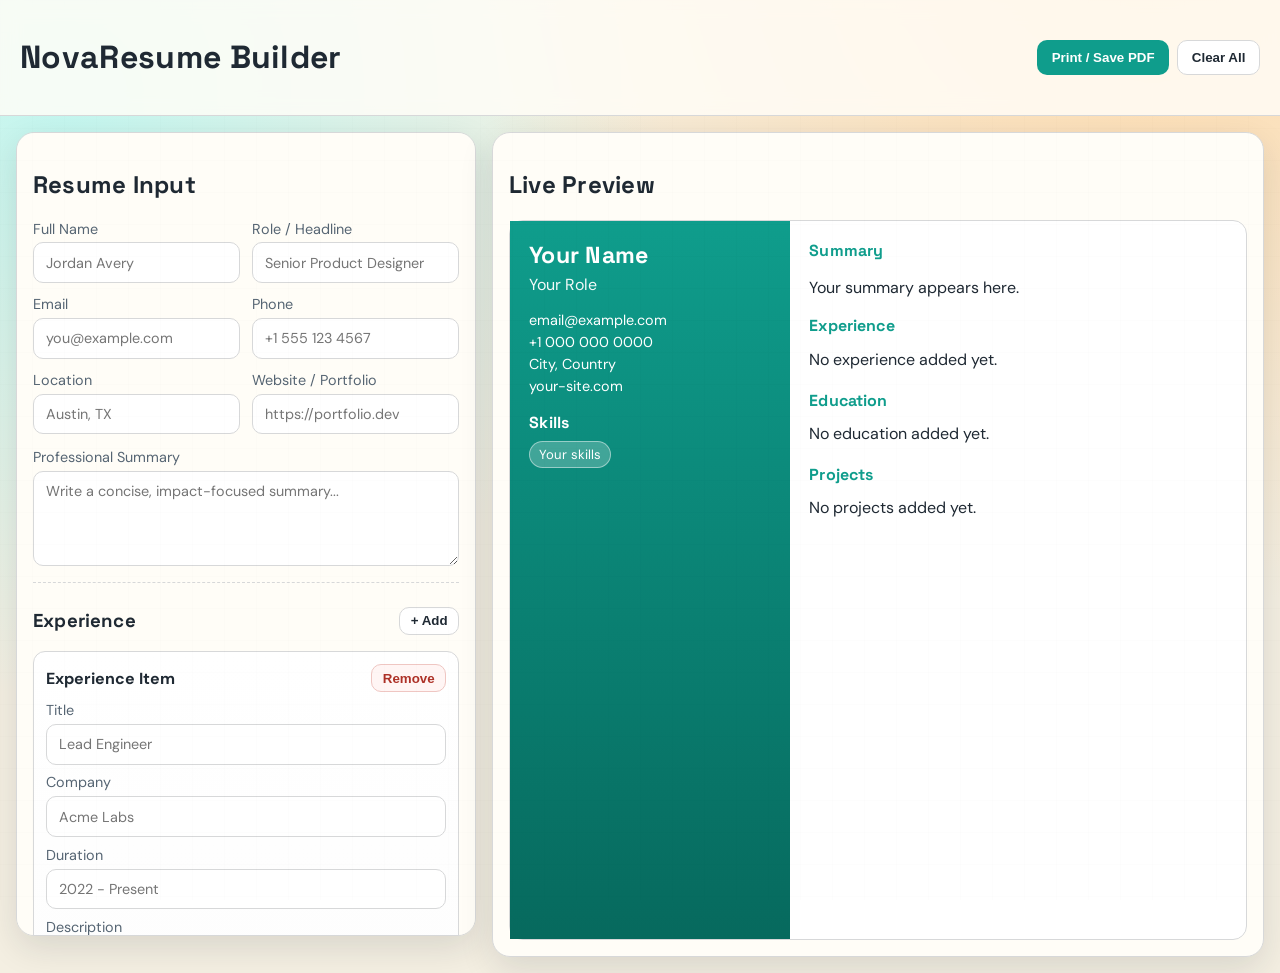
==== index.html @ 1947955d "Add NovaResume Builder app Introduce a complete client-side resume builder: adds index.html, script." ====
<!DOCTYPE html>
<html lang="en">
  <head>
    <meta charset="UTF-8" />
    <meta name="viewport" content="width=device-width, initial-scale=1.0" />
    <title>NovaResume Builder</title>
    <link rel="preconnect" href="https://fonts.googleapis.com" />
    <link rel="preconnect" href="https://fonts.gstatic.com" crossorigin />
    <link
      href="https://fonts.googleapis.com/css2?family=Space+Grotesk:wght@400;500;700&family=DM+Sans:wght@400;500;700&display=swap"
      rel="stylesheet"
    />
    <link rel="stylesheet" href="styles.css" />
  </head>
  <body>
    <div class="bg-grid" aria-hidden="true"></div>
    <header class="topbar">
      <h1>NovaResume Builder</h1>
      <div class="topbar-actions">
        <button id="downloadBtn" class="btn btn-primary">Print / Save PDF</button>
        <button id="clearBtn" class="btn btn-ghost">Clear All</button>
      </div>
    </header>

    <main class="layout">
      <section class="panel form-panel">
        <h2>Resume Input</h2>

        <div class="field-grid">
          <label>
            Full Name
            <input id="name" type="text" placeholder="Jordan Avery" />
          </label>
          <label>
            Role / Headline
            <input id="headline" type="text" placeholder="Senior Product Designer" />
          </label>
          <label>
            Email
            <input id="email" type="email" placeholder="you@example.com" />
          </label>
          <label>
            Phone
            <input id="phone" type="text" placeholder="+1 555 123 4567" />
          </label>
          <label>
            Location
            <input id="location" type="text" placeholder="Austin, TX" />
          </label>
          <label>
            Website / Portfolio
            <input id="website" type="text" placeholder="https://portfolio.dev" />
          </label>
        </div>

        <label class="full-width">
          Professional Summary
          <textarea id="summary" rows="4" placeholder="Write a concise, impact-focused summary..."></textarea>
        </label>

        <div class="builder-section">
          <div class="section-header">
            <h3>Experience</h3>
            <button id="addExperience" class="btn btn-small">+ Add</button>
          </div>
          <div id="experienceList" class="dynamic-list"></div>
        </div>

        <div class="builder-section">
          <div class="section-header">
            <h3>Education</h3>
            <button id="addEducation" class="btn btn-small">+ Add</button>
          </div>
          <div id="educationList" class="dynamic-list"></div>
        </div>

        <div class="builder-section">
          <div class="section-header">
            <h3>Projects</h3>
            <button id="addProject" class="btn btn-small">+ Add</button>
          </div>
          <div id="projectList" class="dynamic-list"></div>
        </div>

        <label class="full-width">
          Skills (comma-separated)
          <input id="skills" type="text" placeholder="TypeScript, UX Research, Node.js, Leadership" />
        </label>

        <div class="builder-section">
          <h3>Theme Settings</h3>
          <div class="field-grid">
            <label>
              Accent Color
              <input id="accent" type="color" value="#0f9d8c" />
            </label>
            <label>
              Layout Style
              <select id="layoutMode">
                <option value="split">Split Sidebar</option>
                <option value="single">Single Column</option>
              </select>
            </label>
          </div>
        </div>
      </section>

      <section class="panel preview-panel">
        <h2>Live Preview</h2>
        <article id="resume" class="resume split" aria-live="polite">
          <aside class="resume-sidebar">
            <div class="identity-block">
              <h3 id="pName">Your Name</h3>
              <p id="pHeadline">Your Role</p>
            </div>
            <div class="meta-block">
              <p id="pEmail">email@example.com</p>
              <p id="pPhone">+1 000 000 0000</p>
              <p id="pLocation">City, Country</p>
              <p id="pWebsite">your-site.com</p>
            </div>
            <section>
              <h4>Skills</h4>
              <ul id="pSkills" class="chip-list"></ul>
            </section>
          </aside>

          <div class="resume-main">
            <section>
              <h4>Summary</h4>
              <p id="pSummary">Your summary appears here.</p>
            </section>
            <section>
              <h4>Experience</h4>
              <div id="pExperience" class="entry-list"></div>
            </section>
            <section>
              <h4>Education</h4>
              <div id="pEducation" class="entry-list"></div>
            </section>
            <section>
              <h4>Projects</h4>
              <div id="pProjects" class="entry-list"></div>
            </section>
          </div>
        </article>
      </section>
    </main>

    <template id="experienceTemplate">
      <div class="card-item">
        <div class="card-head">
          <strong>Experience Item</strong>
          <button class="btn btn-danger remove">Remove</button>
        </div>
        <label>Title <input class="title" type="text" placeholder="Lead Engineer" /></label>
        <label>Company <input class="org" type="text" placeholder="Acme Labs" /></label>
        <label>Duration <input class="duration" type="text" placeholder="2022 - Present" /></label>
        <label>Description <textarea class="desc" rows="3" placeholder="Delivered outcomes, led initiatives..."></textarea></label>
      </div>
    </template>

    <template id="educationTemplate">
      <div class="card-item">
        <div class="card-head">
          <strong>Education Item</strong>
          <button class="btn btn-danger remove">Remove</button>
        </div>
        <label>Degree <input class="title" type="text" placeholder="B.S. Computer Science" /></label>
        <label>School <input class="org" type="text" placeholder="State University" /></label>
        <label>Duration <input class="duration" type="text" placeholder="2017 - 2021" /></label>
        <label>Notes <textarea class="desc" rows="3" placeholder="Honors, GPA, coursework..."></textarea></label>
      </div>
    </template>

    <template id="projectTemplate">
      <div class="card-item">
        <div class="card-head">
          <strong>Project Item</strong>
          <button class="btn btn-danger remove">Remove</button>
        </div>
        <label>Project Name <input class="title" type="text" placeholder="Revenue Forecasting Tool" /></label>
        <label>Stack / Link <input class="org" type="text" placeholder="React, Python, SQL | github.com/..." /></label>
        <label>Timeline <input class="duration" type="text" placeholder="Q1 2026" /></label>
        <label>Impact <textarea class="desc" rows="3" placeholder="Reduced planning cycle by 25%..."></textarea></label>
      </div>
    </template>

    <script src="script.js"></script>
  </body>
</html>
---- styles.css ----
:root {
  --bg: #f4efe2;
  --paper: #fffdf7;
  --ink: #1f2933;
  --muted: #566573;
  --accent: #0f9d8c;
  --accent-soft: color-mix(in oklab, var(--accent) 20%, white);
  --line: #d7d8d9;
  --shadow: 0 12px 34px rgba(24, 33, 39, 0.12);
}

* {
  box-sizing: border-box;
}

body {
  margin: 0;
  font-family: "DM Sans", sans-serif;
  color: var(--ink);
  background:
    radial-gradient(circle at 90% -10%, #ffd9a8 0%, transparent 45%),
    radial-gradient(circle at 5% 10%, #c3f6ef 0%, transparent 40%),
    var(--bg);
  min-height: 100vh;
}

.bg-grid {
  position: fixed;
  inset: 0;
  pointer-events: none;
  opacity: 0.16;
  background-image:
    linear-gradient(to right, rgba(31, 41, 51, 0.05) 1px, transparent 1px),
    linear-gradient(to bottom, rgba(31, 41, 51, 0.05) 1px, transparent 1px);
  background-size: 32px 32px;
}

.topbar {
  position: sticky;
  top: 0;
  z-index: 10;
  display: flex;
  justify-content: space-between;
  align-items: center;
  padding: 1rem 1.25rem;
  backdrop-filter: blur(10px);
  background: color-mix(in oklab, var(--paper) 84%, transparent);
  border-bottom: 1px solid var(--line);
}

.topbar h1,
h2,
h3,
h4 {
  font-family: "Space Grotesk", sans-serif;
  letter-spacing: 0.01em;
}

.topbar-actions {
  display: flex;
  gap: 0.5rem;
}

.layout {
  display: grid;
  grid-template-columns: minmax(280px, 460px) minmax(300px, 1fr);
  gap: 1rem;
  padding: 1rem;
}

.panel {
  background: color-mix(in oklab, var(--paper) 95%, white);
  border: 1px solid var(--line);
  border-radius: 18px;
  box-shadow: var(--shadow);
  padding: 1rem;
}

.form-panel {
  max-height: calc(100vh - 6rem);
  overflow: auto;
}

.field-grid {
  display: grid;
  grid-template-columns: 1fr 1fr;
  gap: 0.75rem;
}

label {
  display: flex;
  flex-direction: column;
  gap: 0.3rem;
  font-size: 0.9rem;
  color: var(--muted);
}

input,
textarea,
select {
  border: 1px solid var(--line);
  border-radius: 10px;
  padding: 0.65rem 0.75rem;
  font: inherit;
  color: var(--ink);
  background: #fff;
}

input:focus,
textarea:focus,
select:focus {
  border-color: var(--accent);
  outline: 2px solid color-mix(in oklab, var(--accent) 28%, white);
}

.full-width {
  margin-top: 0.85rem;
}

.builder-section {
  margin-top: 1rem;
  padding-top: 0.5rem;
  border-top: 1px dashed var(--line);
}

.section-header {
  display: flex;
  justify-content: space-between;
  align-items: center;
}

.dynamic-list {
  display: grid;
  gap: 0.7rem;
}

.card-item {
  border: 1px solid var(--line);
  border-radius: 12px;
  padding: 0.75rem;
  background: linear-gradient(180deg, #fff, #fdfdfd);
  display: grid;
  gap: 0.55rem;
  animation: rise 260ms ease;
}

@keyframes rise {
  from {
    opacity: 0;
    transform: translateY(10px);
  }
  to {
    opacity: 1;
    transform: translateY(0);
  }
}

.card-head {
  display: flex;
  justify-content: space-between;
  align-items: center;
}

.btn {
  border: 1px solid transparent;
  background: #fff;
  color: var(--ink);
  border-radius: 10px;
  padding: 0.58rem 0.85rem;
  cursor: pointer;
  font-weight: 600;
}

.btn-primary {
  background: var(--accent);
  color: #fff;
}

.btn-ghost {
  border-color: var(--line);
}

.btn-small {
  padding: 0.35rem 0.65rem;
  border-color: var(--line);
}

.btn-danger {
  background: #fff5f4;
  color: #ad3127;
  border-color: #efc6c2;
  padding: 0.35rem 0.65rem;
}

.preview-panel {
  overflow: auto;
}

.resume {
  margin-top: 0.6rem;
  border: 1px solid var(--line);
  border-radius: 14px;
  background: #fff;
  min-height: 720px;
  animation: breathe 420ms ease;
}

@keyframes breathe {
  from {
    opacity: 0.5;
    transform: scale(0.995);
  }
  to {
    opacity: 1;
    transform: scale(1);
  }
}

.resume.split {
  display: grid;
  grid-template-columns: 280px 1fr;
}

.resume.single {
  display: block;
}

.resume-sidebar {
  background: linear-gradient(180deg, var(--accent), color-mix(in oklab, var(--accent) 75%, black));
  color: #fff;
  padding: 1.2rem;
}

.resume.single .resume-sidebar {
  border-radius: 14px 14px 0 0;
}

.identity-block h3 {
  margin: 0;
  font-size: 1.45rem;
}

.identity-block p {
  margin-top: 0.25rem;
  opacity: 0.95;
}

.meta-block {
  margin-top: 0.95rem;
  font-size: 0.9rem;
}

.meta-block p {
  margin: 0.25rem 0;
  word-break: break-word;
}

.resume-sidebar h4 {
  margin: 1.1rem 0 0.5rem;
}

.chip-list {
  list-style: none;
  padding: 0;
  margin: 0;
  display: flex;
  flex-wrap: wrap;
  gap: 0.4rem;
}

.chip-list li {
  background: color-mix(in oklab, #ffffff 22%, transparent);
  border: 1px solid color-mix(in oklab, #ffffff 45%, transparent);
  border-radius: 999px;
  padding: 0.22rem 0.55rem;
  font-size: 0.82rem;
}

.resume-main {
  padding: 1.2rem;
}

.resume-main h4 {
  margin: 0 0 0.55rem;
  color: var(--accent);
}

.resume-main section {
  margin-bottom: 1.1rem;
}

.entry-list {
  display: grid;
  gap: 0.75rem;
}

.entry {
  border-left: 3px solid var(--accent);
  padding-left: 0.7rem;
}

.entry-top {
  display: flex;
  justify-content: space-between;
  gap: 0.5rem;
  flex-wrap: wrap;
}

.entry-title {
  margin: 0;
  font-weight: 700;
}

.entry-org {
  margin: 0.1rem 0;
  color: var(--muted);
}

.entry-desc {
  margin: 0.25rem 0 0;
  line-height: 1.42;
}

@media (max-width: 980px) {
  .layout {
    grid-template-columns: 1fr;
  }

  .form-panel {
    max-height: none;
  }

  .resume.split {
    grid-template-columns: 1fr;
  }

  .resume-sidebar {
    border-radius: 14px 14px 0 0;
  }

  .field-grid {
    grid-template-columns: 1fr;
  }
}

@media print {
  body,
  .panel,
  .resume {
    background: white !important;
    box-shadow: none !important;
  }

  .topbar,
  .form-panel,
  .bg-grid,
  .preview-panel > h2 {
    display: none !important;
  }

  .layout {
    display: block;
    padding: 0;
  }

  .preview-panel {
    border: none;
    padding: 0;
  }

  .resume {
    border: none;
    border-radius: 0;
    min-height: auto;
  }
}
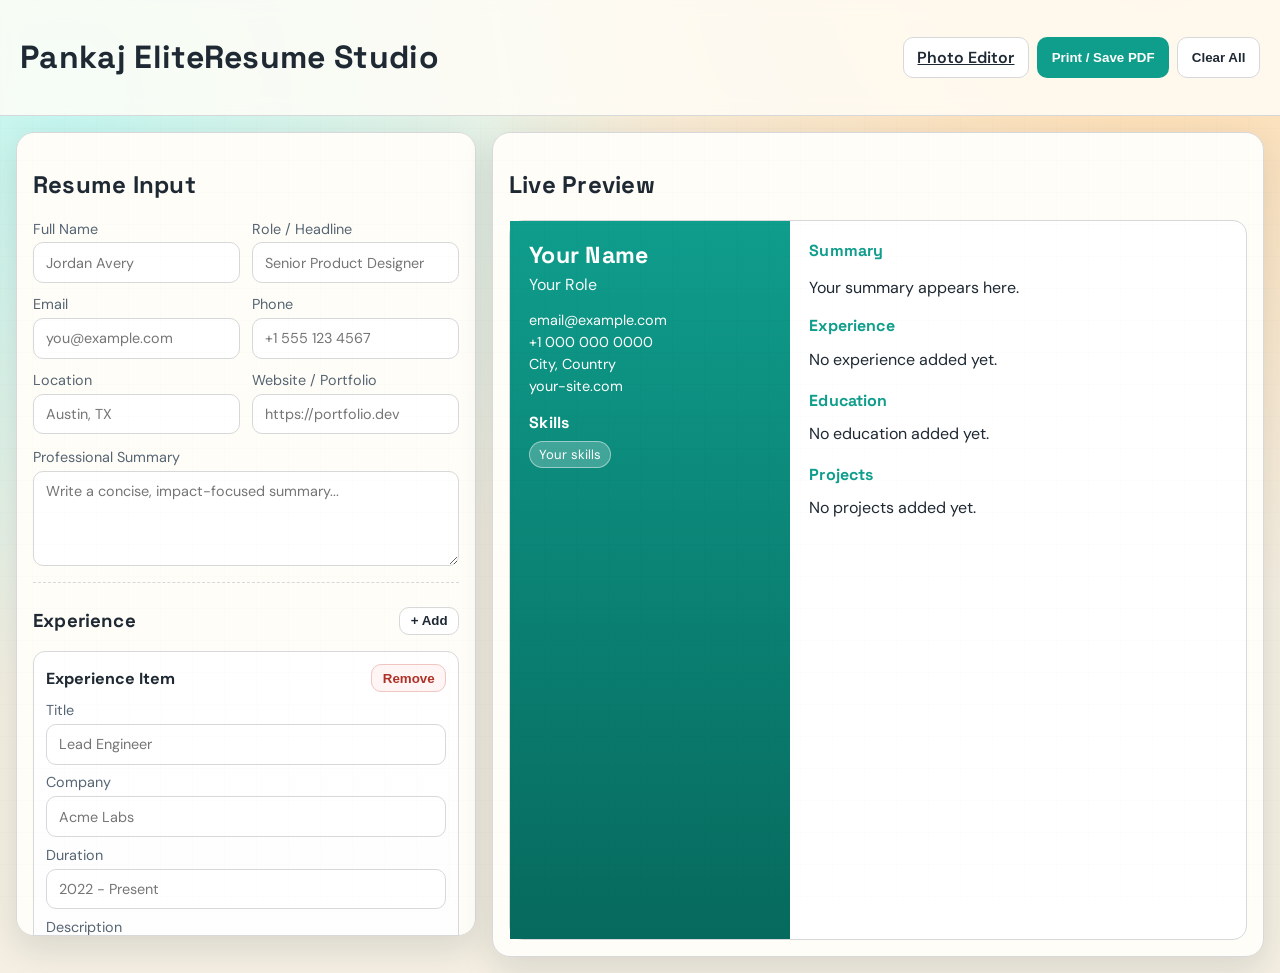
==== commit aeaf0361: "Add photo editor & readiness coach Rename app to Pankaj EliteResume Studio, add a Photo Editor tool," ====
--- a/index.html
+++ b/index.html
@@ -3,7 +3,7 @@
   <head>
     <meta charset="UTF-8" />
     <meta name="viewport" content="width=device-width, initial-scale=1.0" />
-    <title>NovaResume Builder</title>
+    <title>Pankaj EliteResume Studio</title>
     <link rel="preconnect" href="https://fonts.googleapis.com" />
     <link rel="preconnect" href="https://fonts.gstatic.com" crossorigin />
     <link
@@ -15,8 +15,9 @@
   <body>
     <div class="bg-grid" aria-hidden="true"></div>
     <header class="topbar">
-      <h1>NovaResume Builder</h1>
+      <h1>Pankaj EliteResume Studio</h1>
       <div class="topbar-actions">
+        <a class="btn btn-ghost" href="photo-editor.html">Photo Editor</a>
         <button id="downloadBtn" class="btn btn-primary">Print / Save PDF</button>
         <button id="clearBtn" class="btn btn-ghost">Clear All</button>
       </div>
@@ -86,6 +87,21 @@
           Skills (comma-separated)
           <input id="skills" type="text" placeholder="TypeScript, UX Research, Node.js, Leadership" />
         </label>
+
+        <div class="builder-section">
+          <h3>Top-Tier Role Targeting</h3>
+          <p class="helper-text">Set your target so the resume quality checks match Google/Amazon-style hiring expectations.</p>
+          <div class="field-grid">
+            <label>
+              Target Company
+              <input id="targetCompany" type="text" placeholder="Google / Amazon / Meta" />
+            </label>
+            <label>
+              Target Role
+              <input id="targetRole" type="text" placeholder="SDE-2, Product Manager, Data Engineer" />
+            </label>
+          </div>
+        </div>
 
         <div class="builder-section">
           <h3>Theme Settings</h3>
@@ -102,6 +118,15 @@
               </select>
             </label>
           </div>
+        </div>
+
+        <div class="builder-section coach-panel">
+          <div class="section-header">
+            <h3>Google/Amazon Readiness Coach</h3>
+            <span id="readinessScore" class="score-pill">0/100</span>
+          </div>
+          <p id="scoreSummary" class="helper-text">Build your profile to unlock a stronger interview-ready score.</p>
+          <ul id="coachChecklist" class="coach-list"></ul>
         </div>
       </section>
 
--- a/styles.css
+++ b/styles.css
@@ -117,6 +117,13 @@
   margin-top: 0.85rem;
 }
 
+.helper-text {
+  margin: 0.45rem 0 0.2rem;
+  color: var(--muted);
+  font-size: 0.86rem;
+  line-height: 1.35;
+}
+
 .builder-section {
   margin-top: 1rem;
   padding-top: 0.5rem;
@@ -192,6 +199,40 @@
   padding: 0.35rem 0.65rem;
 }
 
+.coach-panel {
+  background: linear-gradient(180deg, color-mix(in oklab, var(--accent) 6%, white), #ffffff);
+  border: 1px solid color-mix(in oklab, var(--accent) 30%, #d7d8d9);
+  border-radius: 14px;
+  padding: 0.9rem;
+}
+
+.score-pill {
+  background: color-mix(in oklab, var(--accent) 20%, white);
+  border: 1px solid color-mix(in oklab, var(--accent) 48%, white);
+  color: var(--ink);
+  border-radius: 999px;
+  padding: 0.2rem 0.65rem;
+  font-size: 0.82rem;
+  font-weight: 700;
+}
+
+.coach-list {
+  margin: 0.5rem 0 0;
+  padding-left: 1rem;
+  display: grid;
+  gap: 0.32rem;
+  color: var(--ink);
+  font-size: 0.9rem;
+}
+
+.coach-list li.pass {
+  color: #157347;
+}
+
+.coach-list li.warn {
+  color: #8b5f00;
+}
+
 .preview-panel {
   overflow: auto;
 }
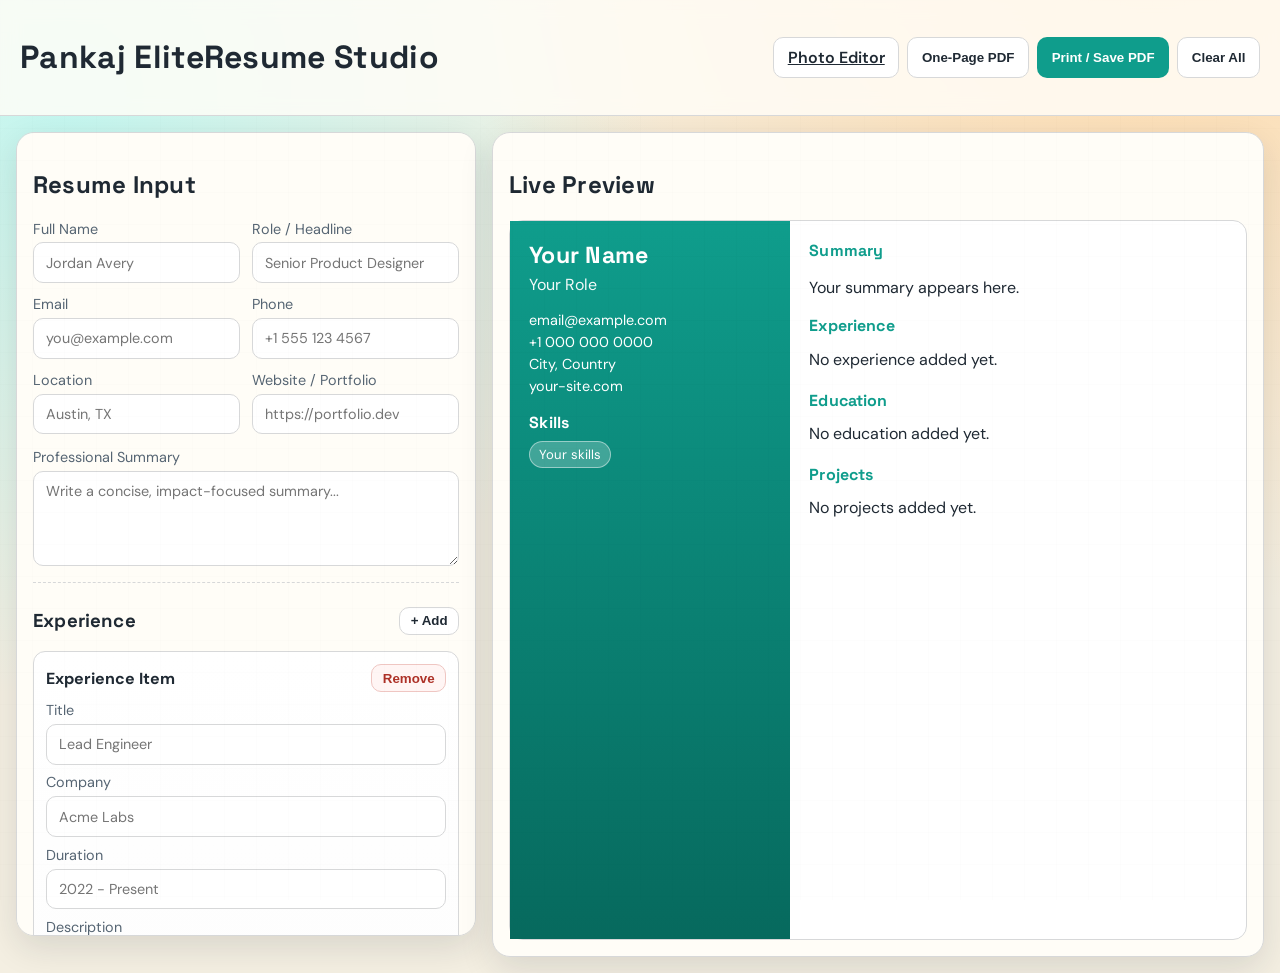
==== commit 309ea546: "Add one-page PDF print mode Add a One-Page PDF button and a printResume(onePage) helper to toggle a " ====
--- a/index.html
+++ b/index.html
@@ -18,6 +18,7 @@
       <h1>Pankaj EliteResume Studio</h1>
       <div class="topbar-actions">
         <a class="btn btn-ghost" href="photo-editor.html">Photo Editor</a>
+        <button id="onePageBtn" class="btn btn-ghost">One-Page PDF</button>
         <button id="downloadBtn" class="btn btn-primary">Print / Save PDF</button>
         <button id="clearBtn" class="btn btn-ghost">Clear All</button>
       </div>
--- a/styles.css
+++ b/styles.css
@@ -385,11 +385,18 @@
 }
 
 @media print {
-  body,
-  .panel,
-  .resume {
+  @page {
+    size: A4 portrait;
+    margin: 8mm;
+  }
+
+  * {
+    -webkit-print-color-adjust: exact !important;
+    print-color-adjust: exact !important;
+  }
+
+  body {
     background: white !important;
-    box-shadow: none !important;
   }
 
   .topbar,
@@ -407,11 +414,78 @@
   .preview-panel {
     border: none;
     padding: 0;
+    background: transparent !important;
+  }
+
+  .panel {
+    box-shadow: none !important;
+    border: none !important;
+    background: transparent !important;
   }
 
   .resume {
     border: none;
     border-radius: 0;
     min-height: auto;
-  }
-}
+    box-shadow: none !important;
+    background: #ffffff !important;
+  }
+
+  .resume-sidebar {
+    background: linear-gradient(180deg, var(--accent), color-mix(in oklab, var(--accent) 75%, black)) !important;
+    color: #ffffff !important;
+  }
+
+  .resume-main h4,
+  .entry {
+    color: inherit;
+  }
+
+  .resume.one-page-mode {
+    font-size: 12px;
+    line-height: 1.25;
+  }
+
+  .resume.one-page-mode.split {
+    grid-template-columns: 220px 1fr;
+  }
+
+  .resume.one-page-mode .resume-sidebar {
+    padding: 0.75rem;
+  }
+
+  .resume.one-page-mode .resume-main {
+    padding: 0.75rem;
+  }
+
+  .resume.one-page-mode .resume-main section {
+    margin-bottom: 0.55rem;
+    break-inside: avoid;
+  }
+
+  .resume.one-page-mode .identity-block h3 {
+    font-size: 1.05rem;
+  }
+
+  .resume.one-page-mode .identity-block p,
+  .resume.one-page-mode .meta-block,
+  .resume.one-page-mode .chip-list li,
+  .resume.one-page-mode .entry-org,
+  .resume.one-page-mode .entry-desc {
+    font-size: 0.74rem;
+  }
+
+  .resume.one-page-mode .resume-main h4 {
+    margin-bottom: 0.25rem;
+    font-size: 0.82rem;
+  }
+
+  .resume.one-page-mode .entry-list {
+    gap: 0.4rem;
+  }
+
+  .resume.one-page-mode .entry {
+    padding-left: 0.45rem;
+    break-inside: avoid;
+  }
+}
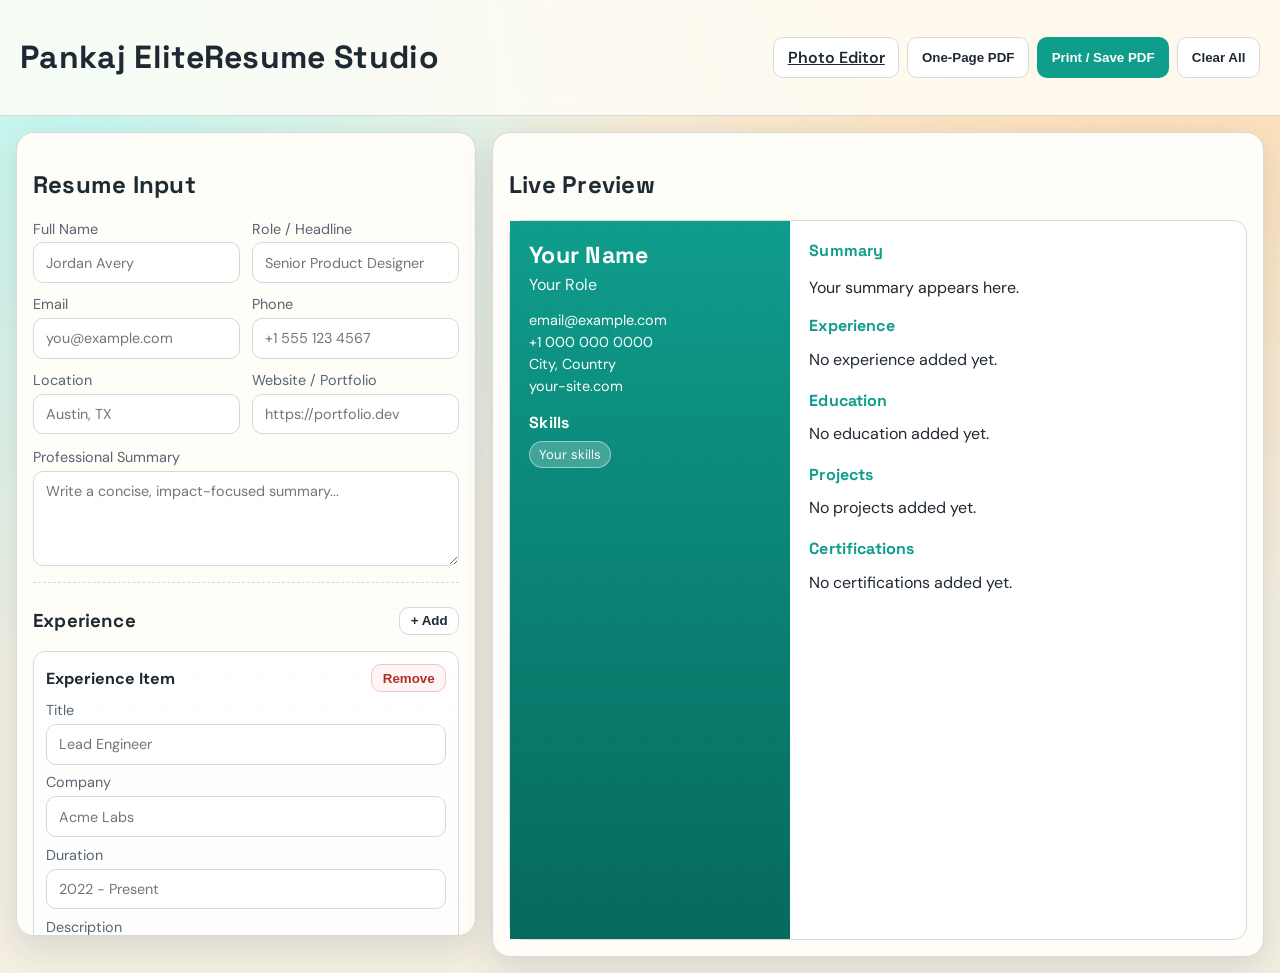
==== commit 63a3e6b5: "Add certifications section to builder and preview Introduce a Certifications feature to the resume b" ====
--- a/index.html
+++ b/index.html
@@ -84,6 +84,14 @@
           <div id="projectList" class="dynamic-list"></div>
         </div>
 
+        <div class="builder-section">
+          <div class="section-header">
+            <h3>Certifications</h3>
+            <button id="addCertification" class="btn btn-small">+ Add</button>
+          </div>
+          <div id="certificationList" class="dynamic-list"></div>
+        </div>
+
         <label class="full-width">
           Skills (comma-separated)
           <input id="skills" type="text" placeholder="TypeScript, UX Research, Node.js, Leadership" />
@@ -168,6 +176,10 @@
               <h4>Projects</h4>
               <div id="pProjects" class="entry-list"></div>
             </section>
+            <section>
+              <h4>Certifications</h4>
+              <div id="pCertifications" class="entry-list"></div>
+            </section>
           </div>
         </article>
       </section>
@@ -212,6 +224,19 @@
       </div>
     </template>
 
+    <template id="certificationTemplate">
+      <div class="card-item">
+        <div class="card-head">
+          <strong>Certification Item</strong>
+          <button class="btn btn-danger remove">Remove</button>
+        </div>
+        <label>Certification <input class="title" type="text" placeholder="AWS Certified Solutions Architect" /></label>
+        <label>Issuer <input class="org" type="text" placeholder="Amazon Web Services" /></label>
+        <label>Year / Validity <input class="duration" type="text" placeholder="2025 | Valid till 2028" /></label>
+        <label>Credential / Notes <textarea class="desc" rows="3" placeholder="Credential ID, verification URL, score..."></textarea></label>
+      </div>
+    </template>
+
     <script src="script.js"></script>
   </body>
 </html>
--- a/styles.css
+++ b/styles.css
@@ -59,6 +59,7 @@
 .topbar-actions {
   display: flex;
   gap: 0.5rem;
+  flex-wrap: wrap;
 }
 
 .layout {
@@ -363,8 +364,27 @@
 }
 
 @media (max-width: 980px) {
+  .topbar {
+    align-items: flex-start;
+    flex-direction: column;
+    gap: 0.7rem;
+  }
+
+  .topbar-actions {
+    width: 100%;
+    display: grid;
+    grid-template-columns: 1fr 1fr;
+    gap: 0.5rem;
+  }
+
+  .topbar-actions .btn {
+    width: 100%;
+    text-align: center;
+  }
+
   .layout {
     grid-template-columns: 1fr;
+    padding: 0.75rem;
   }
 
   .form-panel {
@@ -381,6 +401,33 @@
 
   .field-grid {
     grid-template-columns: 1fr;
+  }
+
+  .panel {
+    padding: 0.8rem;
+    border-radius: 14px;
+  }
+
+  .resume {
+    min-height: auto;
+  }
+
+  .resume-main {
+    padding: 0.95rem;
+  }
+}
+
+@media (max-width: 560px) {
+  .topbar-actions {
+    grid-template-columns: 1fr;
+  }
+
+  .btn {
+    padding: 0.52rem 0.72rem;
+  }
+
+  .identity-block h3 {
+    font-size: 1.2rem;
   }
 }
 
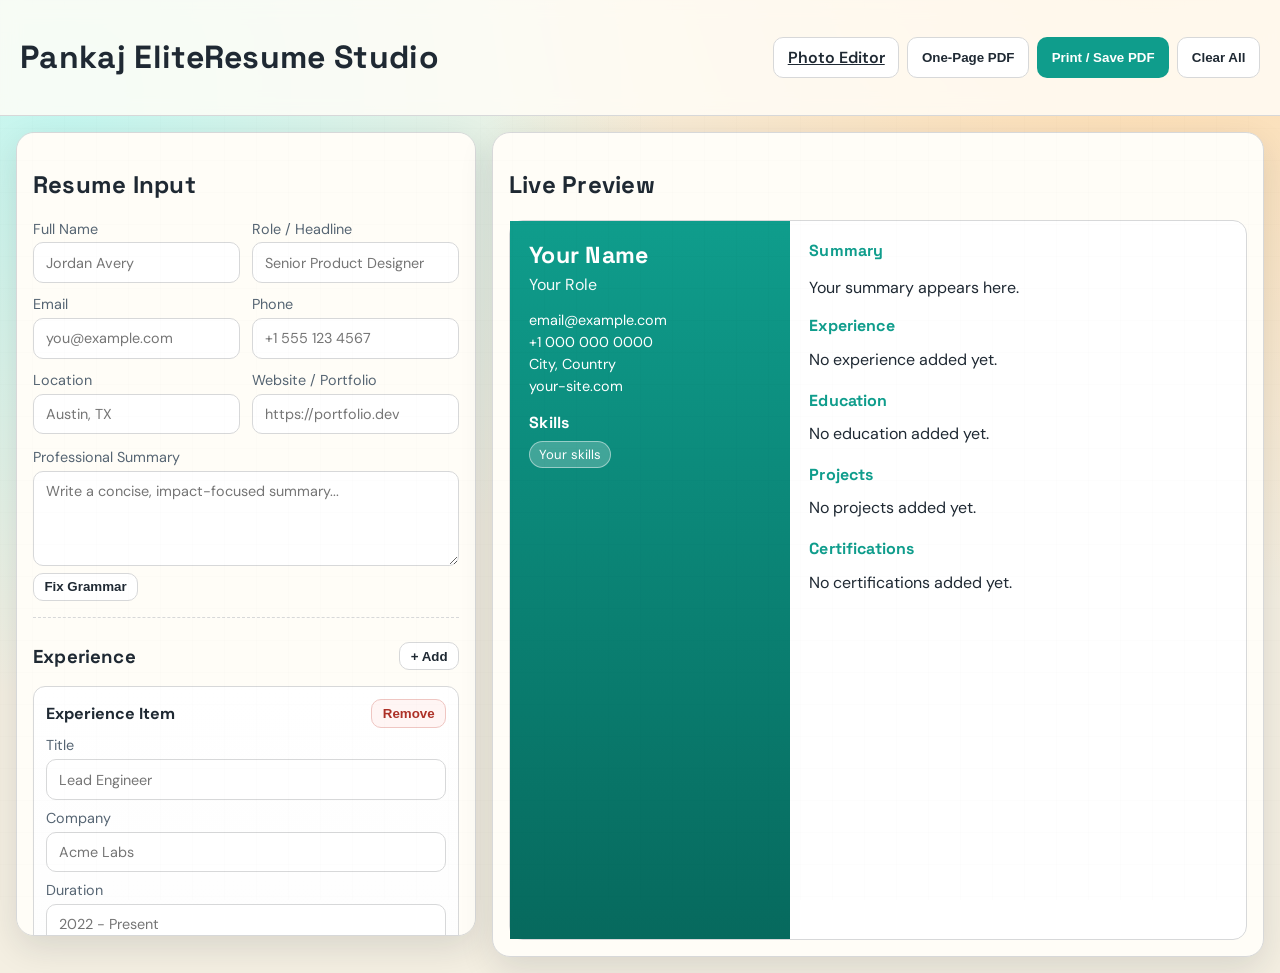
==== commit db52afc8: "Add grammar tool and refine one-page print styles Introduce a "Fix Grammar" UI with status text and " ====
--- a/index.html
+++ b/index.html
@@ -59,6 +59,10 @@
           Professional Summary
           <textarea id="summary" rows="4" placeholder="Write a concise, impact-focused summary..."></textarea>
         </label>
+        <div class="grammar-tools">
+          <button id="grammarBtn" class="btn btn-small" type="button">Fix Grammar</button>
+          <span id="grammarStatus" class="grammar-status" aria-live="polite"></span>
+        </div>
 
         <div class="builder-section">
           <div class="section-header">
--- a/styles.css
+++ b/styles.css
@@ -118,6 +118,19 @@
   margin-top: 0.85rem;
 }
 
+.grammar-tools {
+  display: flex;
+  align-items: center;
+  gap: 0.55rem;
+  margin-top: 0.45rem;
+}
+
+.grammar-status {
+  min-height: 1rem;
+  font-size: 0.82rem;
+  color: var(--muted);
+}
+
 .helper-text {
   margin: 0.45rem 0 0.2rem;
   color: var(--muted);
@@ -434,7 +447,7 @@
 @media print {
   @page {
     size: A4 portrait;
-    margin: 8mm;
+    margin: 7mm;
   }
 
   * {
@@ -489,50 +502,131 @@
   }
 
   .resume.one-page-mode {
-    font-size: 12px;
-    line-height: 1.25;
+    font-family: "Times New Roman", Georgia, serif;
+    font-size: 9.25pt;
+    line-height: 1.15;
+    color: #111;
   }
 
   .resume.one-page-mode.split {
-    grid-template-columns: 220px 1fr;
+    grid-template-columns: 1fr;
   }
 
   .resume.one-page-mode .resume-sidebar {
-    padding: 0.75rem;
+    background: transparent !important;
+    color: #111 !important;
+    padding: 0 0 0.35rem;
+    border-bottom: 1px solid #8a8a8a;
   }
 
   .resume.one-page-mode .resume-main {
-    padding: 0.75rem;
+    padding: 0.3rem 0 0;
+  }
+
+  .resume.one-page-mode .identity-block {
+    text-align: center;
   }
 
   .resume.one-page-mode .resume-main section {
-    margin-bottom: 0.55rem;
+    margin-bottom: 0.35rem;
     break-inside: avoid;
   }
 
   .resume.one-page-mode .identity-block h3 {
-    font-size: 1.05rem;
+    font-family: "Times New Roman", Georgia, serif;
+    font-size: 1.55rem;
+    letter-spacing: 0.04em;
+    text-transform: uppercase;
+    margin-bottom: 0.05rem;
   }
 
   .resume.one-page-mode .identity-block p,
   .resume.one-page-mode .meta-block,
-  .resume.one-page-mode .chip-list li,
   .resume.one-page-mode .entry-org,
   .resume.one-page-mode .entry-desc {
-    font-size: 0.74rem;
-  }
-
+    font-size: 0.75rem;
+  }
+
+  .resume.one-page-mode .identity-block p {
+    margin: 0;
+  }
+
+  .resume.one-page-mode .meta-block {
+    display: flex;
+    justify-content: center;
+    flex-wrap: wrap;
+    gap: 0.2rem 0.8rem;
+    margin-top: 0.1rem;
+  }
+
+  .resume.one-page-mode .meta-block p {
+    margin: 0;
+    white-space: nowrap;
+  }
+
+  .resume.one-page-mode .resume-sidebar h4,
   .resume.one-page-mode .resume-main h4 {
-    margin-bottom: 0.25rem;
+    margin: 0 0 0.2rem;
+    font-family: "Times New Roman", Georgia, serif;
+    font-size: 0.95rem;
+    font-weight: 700;
+    color: #111;
+    border-bottom: 1px solid #b1b1b1;
+    padding-bottom: 0.08rem;
+    letter-spacing: 0;
+  }
+
+  .resume.one-page-mode .resume-sidebar h4 {
+    margin-top: 0.45rem;
+  }
+
+  .resume.one-page-mode .chip-list {
+    gap: 0.2rem 0.4rem;
+    justify-content: center;
+  }
+
+  .resume.one-page-mode .chip-list li {
+    background: transparent;
+    border: none;
+    border-radius: 0;
+    padding: 0;
+    color: #111;
+    font-size: 0.75rem;
+  }
+
+  .resume.one-page-mode .entry-list {
+    gap: 0.28rem;
+  }
+
+  .resume.one-page-mode .entry {
+    border-left: none;
+    padding-left: 0;
+    break-inside: avoid;
+  }
+
+  .resume.one-page-mode .entry-top {
+    gap: 0.35rem;
+    align-items: baseline;
+  }
+
+  .resume.one-page-mode .entry-title {
     font-size: 0.82rem;
   }
 
-  .resume.one-page-mode .entry-list {
-    gap: 0.4rem;
-  }
-
-  .resume.one-page-mode .entry {
-    padding-left: 0.45rem;
-    break-inside: avoid;
-  }
-}
+  .resume.one-page-mode .entry-org {
+    margin-top: 0;
+    color: #333;
+  }
+
+  .resume.one-page-mode .entry-desc {
+    margin-top: 0.08rem;
+    line-height: 1.18;
+  }
+
+  .resume.one-page-mode .resume-main section:nth-of-type(1) .entry-list,
+  .resume.one-page-mode .resume-main section:nth-of-type(2) .entry-list,
+  .resume.one-page-mode .resume-main section:nth-of-type(3) .entry-list,
+  .resume.one-page-mode .resume-main section:nth-of-type(4) .entry-list {
+    margin-top: 0.05rem;
+  }
+}
